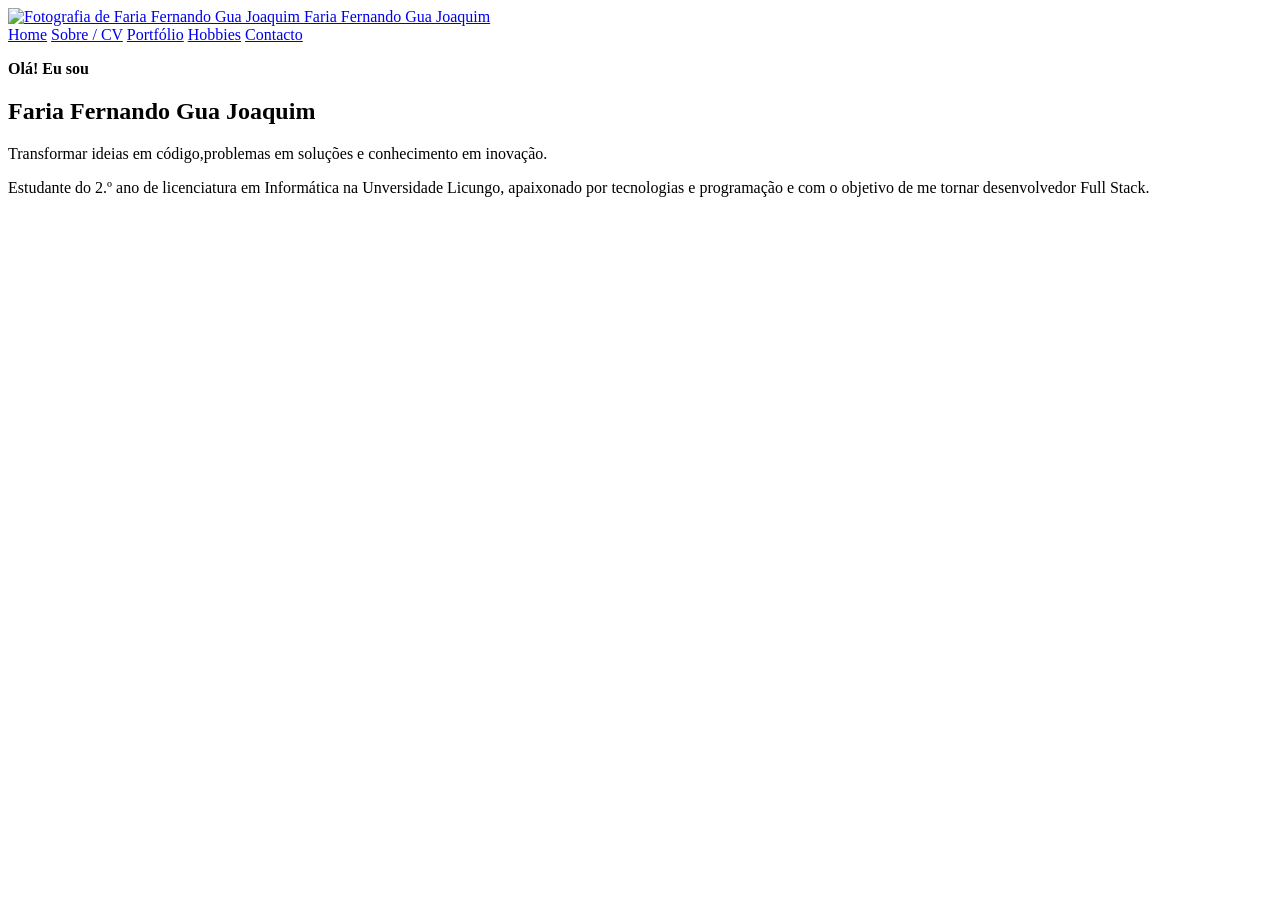
==== index.html @ 91f7e559 "organizando a  estrutura do header e melhorar a apresentação do main no currículo" ====
<!DOCTYPE html>
<html lang="pt">
<head>
    <meta charset="UTF-8">
    <meta name="viewport" content="width=device-width, initial-scale=1.0">
    <title> Faria Fernando Gua | Currículo</title>

    <link rel="stylesheet" href="css/estilo.css">
    <link rel="stylesheet" href="css/responsivo.css">
</head>
<body>
    <header>
      <div class="container topo">
        <a class="marca" href="index.html">
          <img src="assets/img/perfil.jpeg" alt="Fotografia de Faria Fernando Gua Joaquim">
          <span>Faria Fernando Gua Joaquim</span>
        </a>

        <nav class="menu" aria-label="Menu principal">
          <a class="" href="index.html">Home</a>
          <a class="" href="about.html">Sobre / CV</a>
          <a class="" href="portfolio.html">Portfólio</a>
          <a class="" href="hobbies.html">Hobbies</a>
          <a class="" href="contact.html">Contacto</a>
        </nav>
      </div>

    </header>
    <main>
        <section class="hero container">
            <div>
                <p><strong>Olá! Eu sou</strong></p>
                <h1>Faria Fernando <span>Gua Joaquim</span></h1>
                <p class="tagline">Transformar ideias em código,problemas em soluções e conhecimento em inovação. </p>
                <p class="lead">Estudante do 2.º ano de licenciatura em Informática na Unversidade Licungo, apaixonado por tecnologias e programação e com o objetivo de me tornar desenvolvedor Full Stack. </p>
                
</body>
</html>
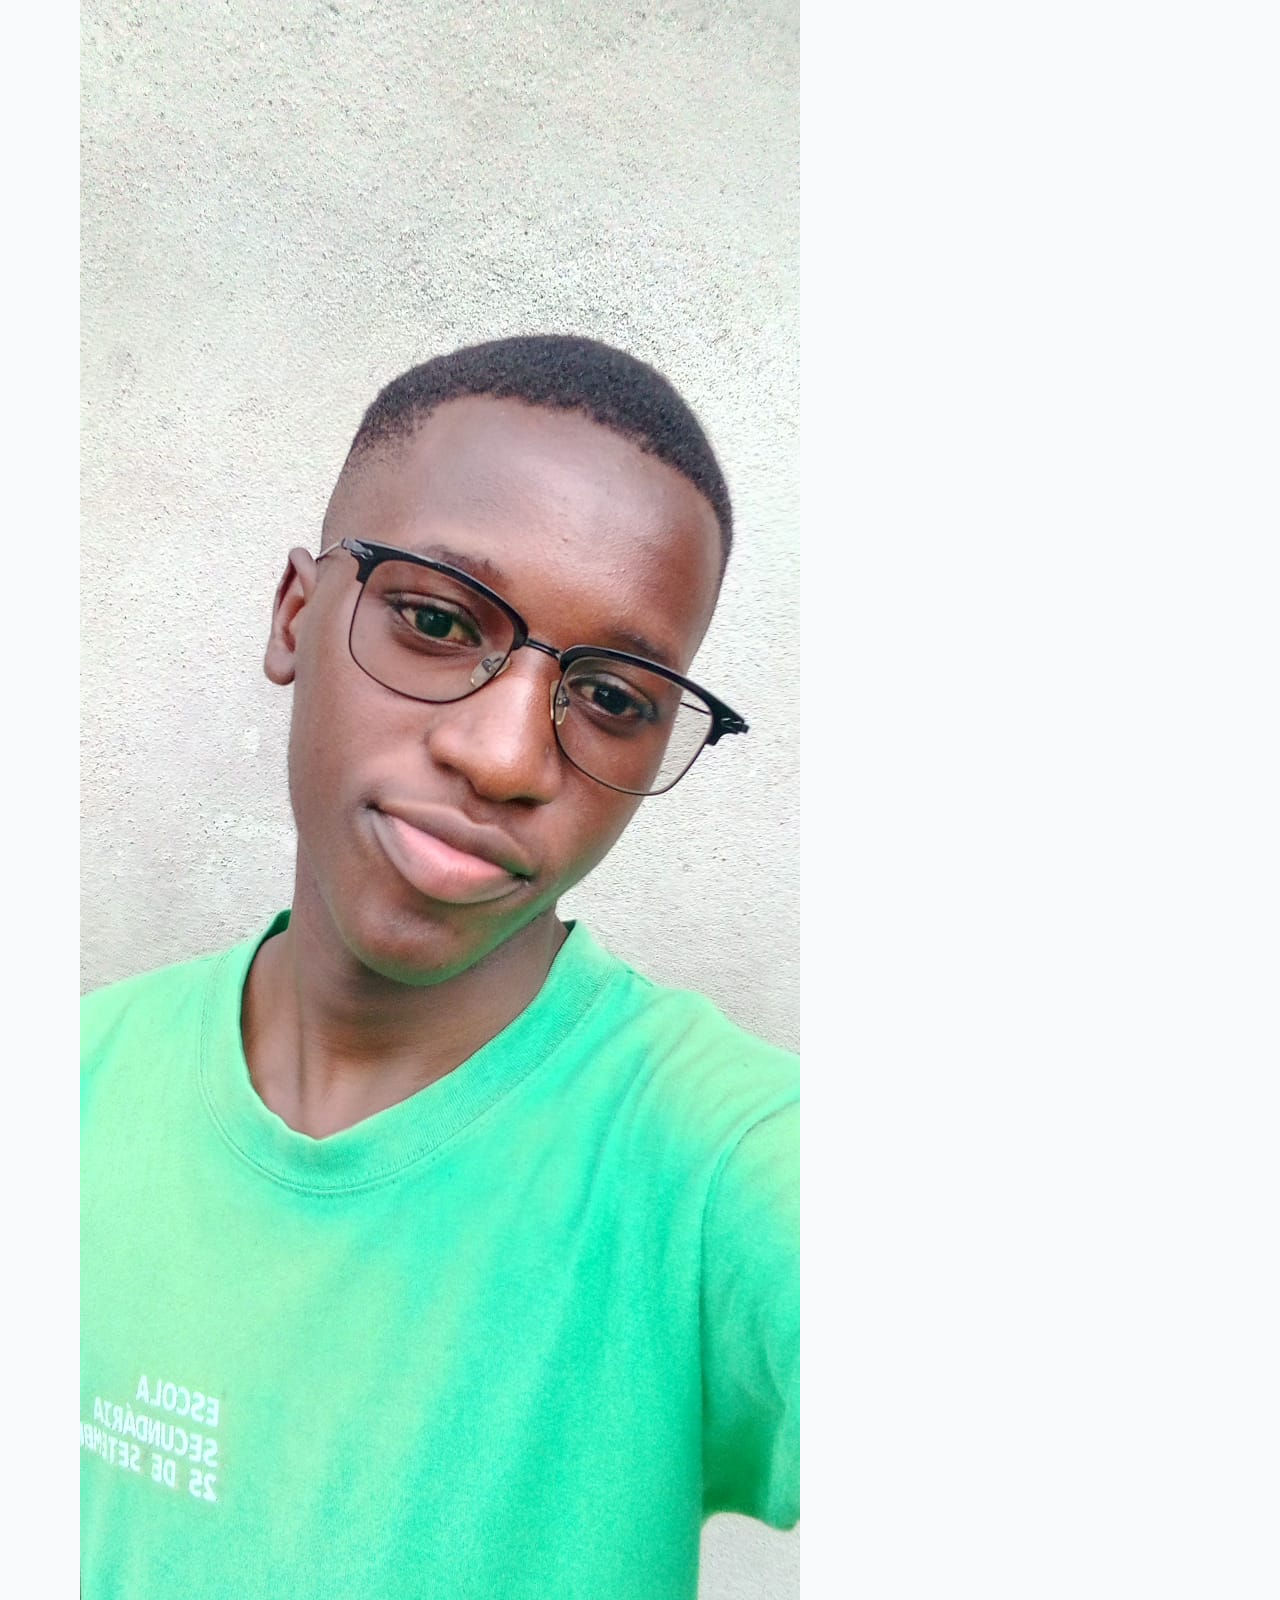
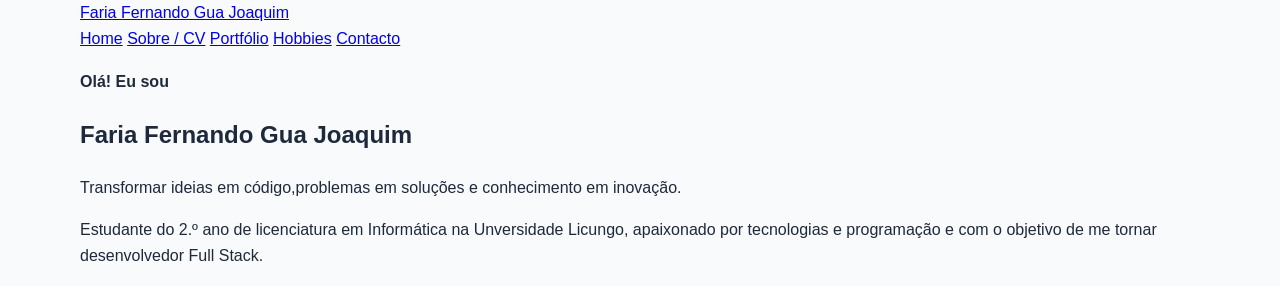
==== commit cb5dd88c: "adiciona estilos básicos ao CSS e atualiza imagem de perfil no HTML" ====
--- a/index.html
+++ b/index.html
@@ -12,7 +12,7 @@
     <header>
       <div class="container topo">
         <a class="marca" href="index.html">
-          <img src="assets/img/perfil.jpeg" alt="Fotografia de Faria Fernando Gua Joaquim">
+          <img src="assets/img/perfil1.jpeg" alt="Fotografia de Faria Fernando Gua Joaquim">
           <span>Faria Fernando Gua Joaquim</span>
         </a>
 
--- a/css/estilo.css
+++ b/css/estilo.css
@@ -0,0 +1,26 @@
+:root{
+    --azul:#2563eb;
+    --escuro:#0f172a;
+    --claro:#f8fafc;
+    --texto:#1e293b;
+    --suave:#64748b;
+    --borda:#e2e8f0;
+    --sombra:0 12px 30px rgba(15,23,42,.12);
+    --raio:16px;--max:1120px
+}
+*{box-sizing:border-box}
+html{scroll-behavior:smooth}
+body{
+    margin:0;
+    font-family:Inter,Arial,sans-serif;
+    background:var(--claro);
+    color:var(--texto);
+    line-height:1.65}
+img,video{
+    max-width:100%;
+    height:auto;
+    display:block
+}
+.container{
+    width:min(92%,var(--max));
+    margin:auto}
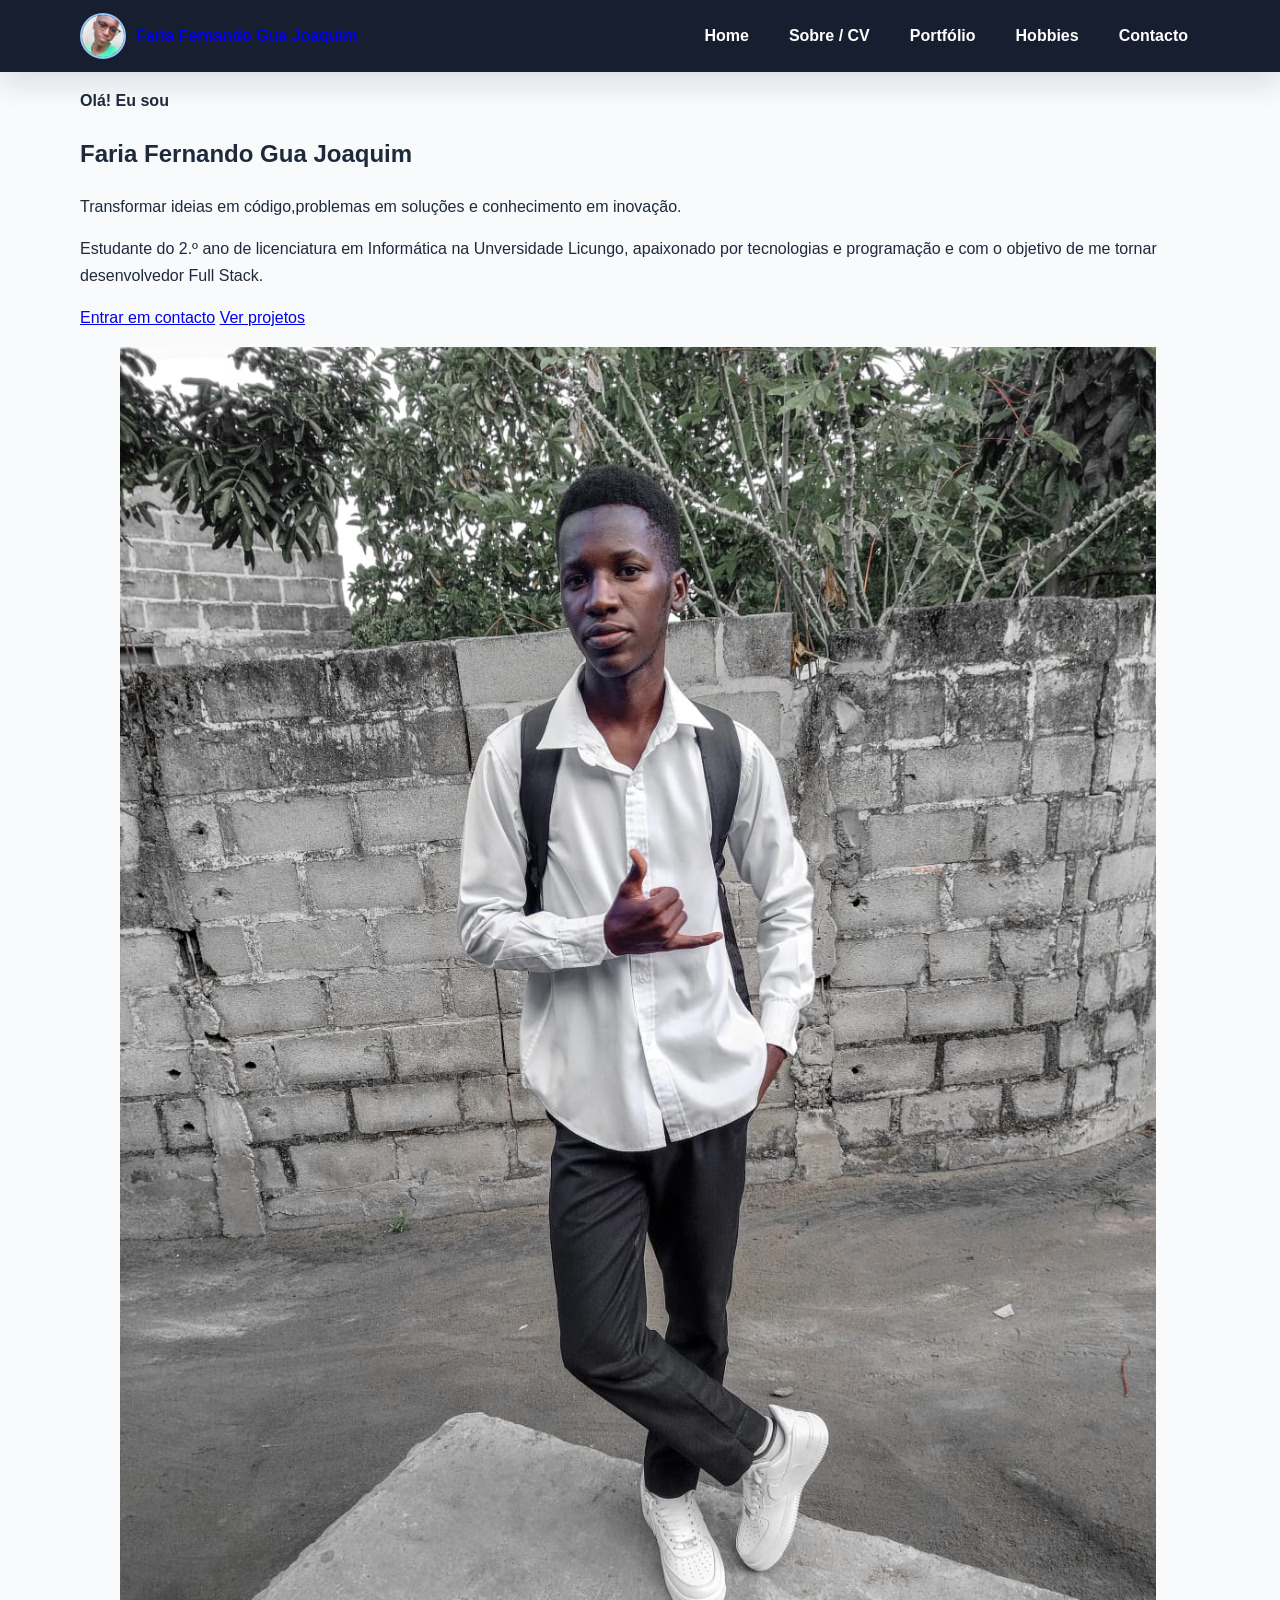
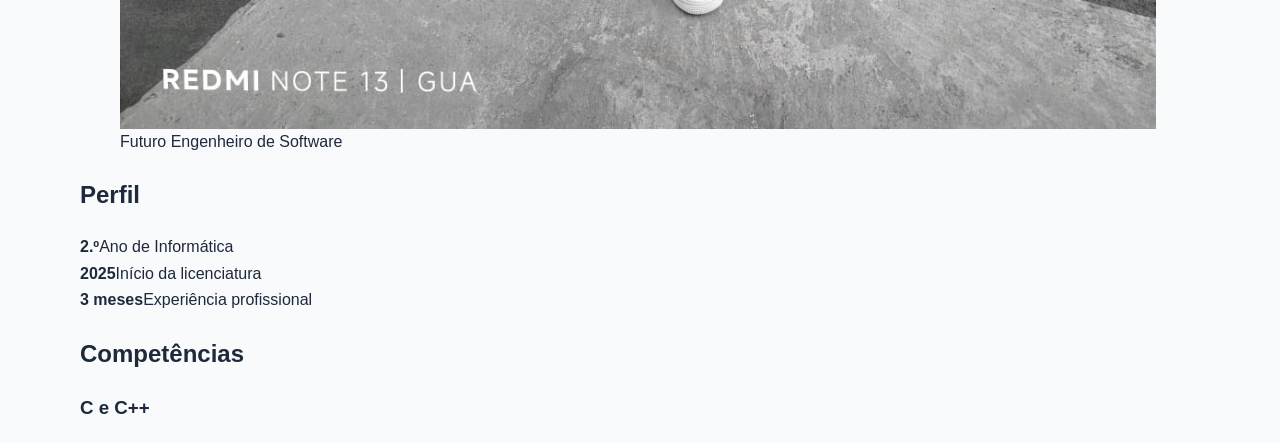
==== commit 0245987b: "adiciona descrição e botões de contato no currículo" ====
--- a/index.html
+++ b/index.html
@@ -33,6 +33,29 @@
                 <h1>Faria Fernando <span>Gua Joaquim</span></h1>
                 <p class="tagline">Transformar ideias em código,problemas em soluções e conhecimento em inovação. </p>
                 <p class="lead">Estudante do 2.º ano de licenciatura em Informática na Unversidade Licungo, apaixonado por tecnologias e programação e com o objetivo de me tornar desenvolvedor Full Stack. </p>
-                
-</body>
+                <div class="botoes">
+                    <a class="btn primario" href="contact.html">Entrar em contacto</a>
+                    <a class="btn secundario" href="portfolio.html">Ver projetos</a>
+                </div>
+            </div>
+            <figure class="foto"><img src="assets/img/perfil2.jpeg" alt="Fotografia de Faria Fernando Gua Joaquim" width="1036" height="1381">
+                <figcaption>Futuro Engenheiro de Software</figcaption>
+            </figure>
+        </section>
+<section class="secao container">
+    <h2 class="titulo">Perfil</h2>
+    <div class="stats">
+        <article class="stat">
+            <strong>2.º</strong>Ano de Informática</article>
+            <article class="stat">
+                <strong>2025</strong>Início da licenciatura</article>
+            <article class="stat">
+                <strong>3 meses</strong>Experiência profissional</article>
+        </div>
+    </section>
+    <section class="secao container">
+        <h2 class="titulo">Competências</h2>
+        <div class="cards">
+            <article class="card">
+                <h3>C e C++</h3>
 </html>
--- a/css/estilo.css
+++ b/css/estilo.css
@@ -23,4 +23,46 @@
 }
 .container{
     width:min(92%,var(--max));
-    margin:auto}+    margin:auto}
+header{
+    position:sticky;
+    top:0;
+    z-index:20;
+    background:rgba(15,23,42,.97);
+    color:white;
+    box-shadow:var(--sombra)
+}
+.topo{
+    min-height:72px;
+    display:flex;
+    align-items:center;
+    justify-content:space-between;
+    gap:16px
+}
+.marca{
+    display:flex;
+    align-items:center;
+    gap:10px;
+    text-decoration:none;
+    font-weight:800
+}
+.marca img{
+    width:46px;
+    height:46px;
+    border-radius:50%;
+    object-fit:cover;
+    border:2px solid #93c5fd
+}
+.menu{
+    display:flex;
+    flex-wrap:wrap;
+    gap:16px
+}
+.menu a{
+    text-decoration:none;
+    color:white;
+    font-weight:600;
+    padding:8px 12px;
+    border-radius:var(--raio);
+    transition:.3s
+}
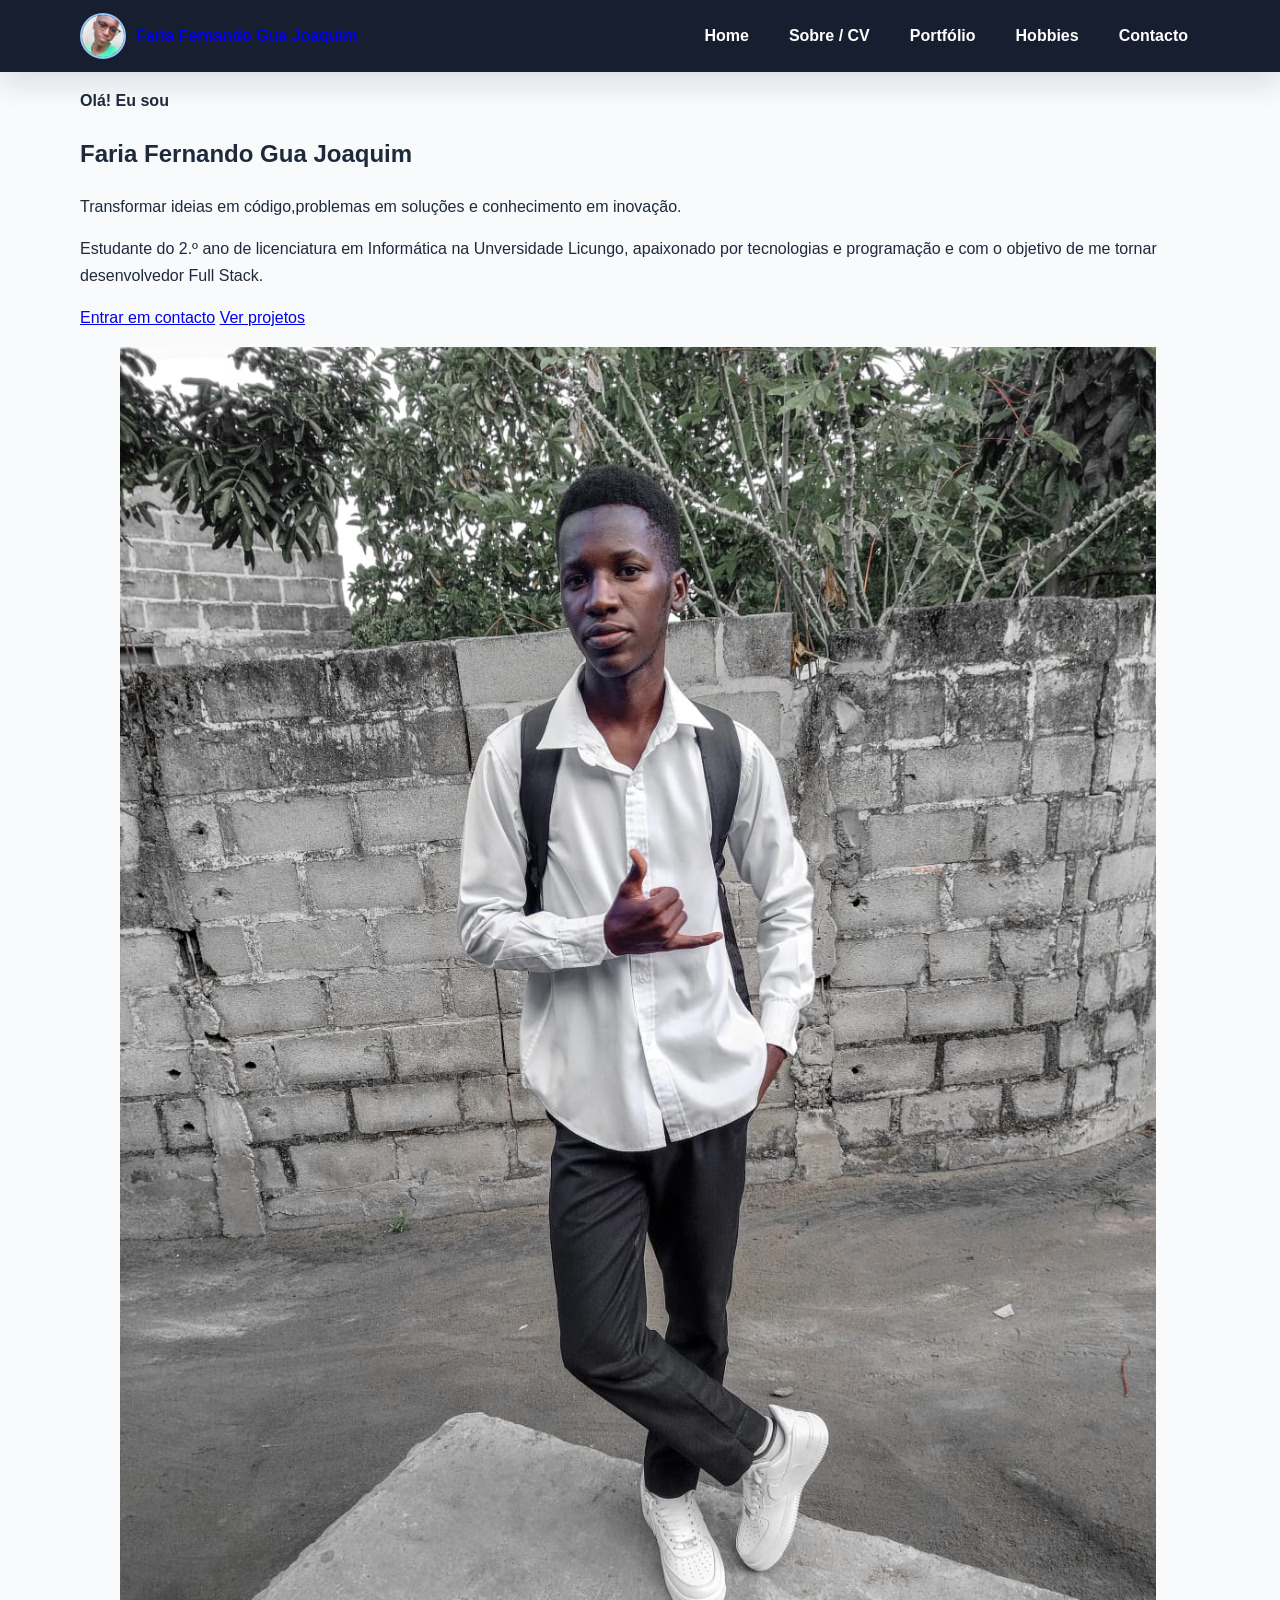
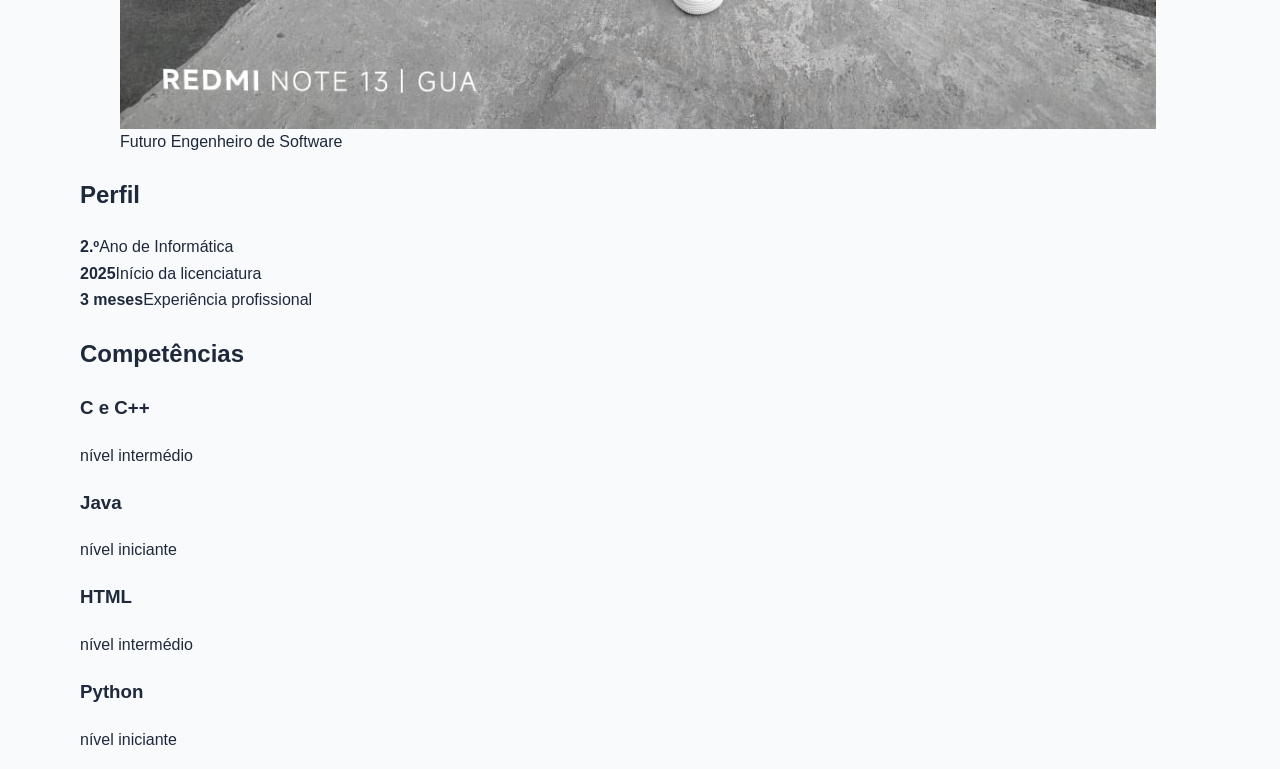
==== commit e4b2d0fe: "adiciona novas competências e níveis de proficiência ao currículo" ====
--- a/index.html
+++ b/index.html
@@ -58,4 +58,20 @@
         <div class="cards">
             <article class="card">
                 <h3>C e C++</h3>
+                <p>nível intermédio</p>
+            </article>
+            <article class="card">
+                <h3>Java</h3>
+                <p>nível iniciante</p>
+            </article>
+            <article class="card">
+                <h3>HTML</h3>
+                <p>nível intermédio</p>
+            </article>
+            <article class="card">
+                <h3>Python</h3>
+                <p>nível iniciante</p>
+            </article>
+        </div>
+    </section>
 </html>
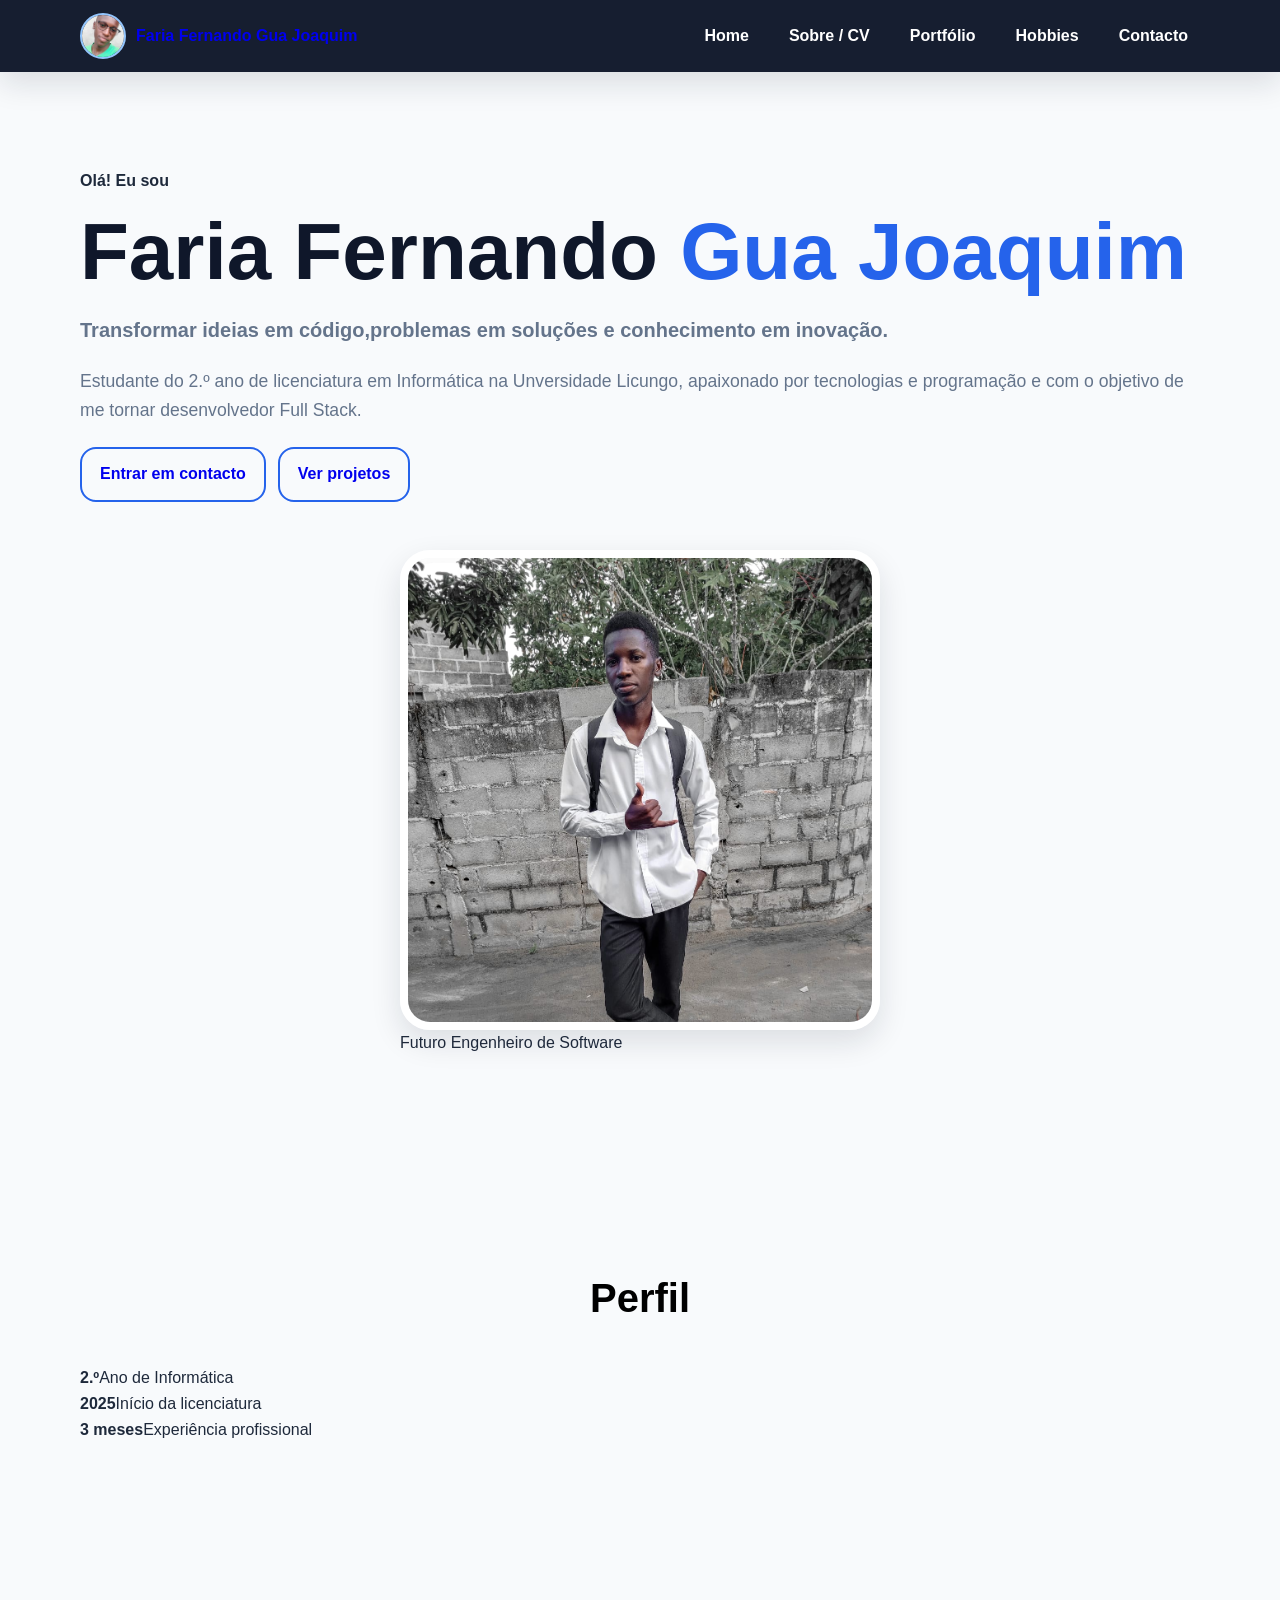
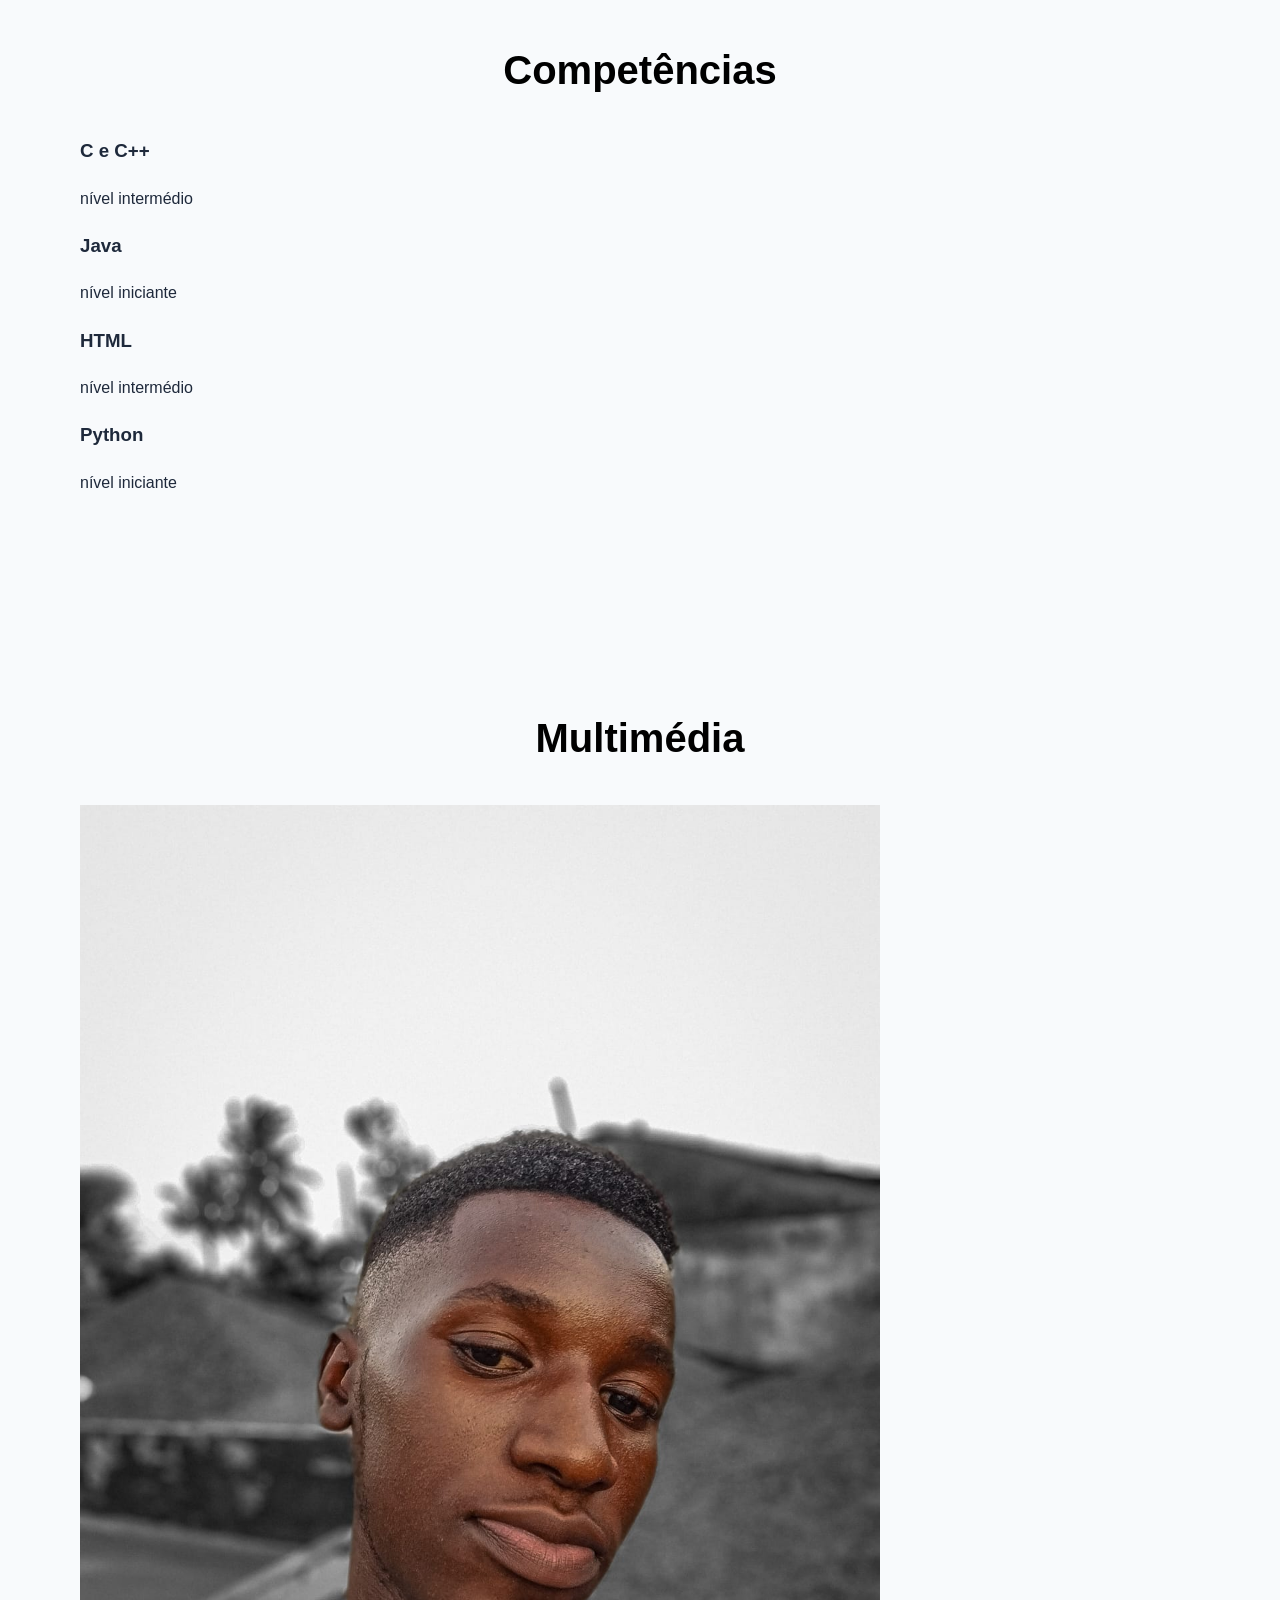
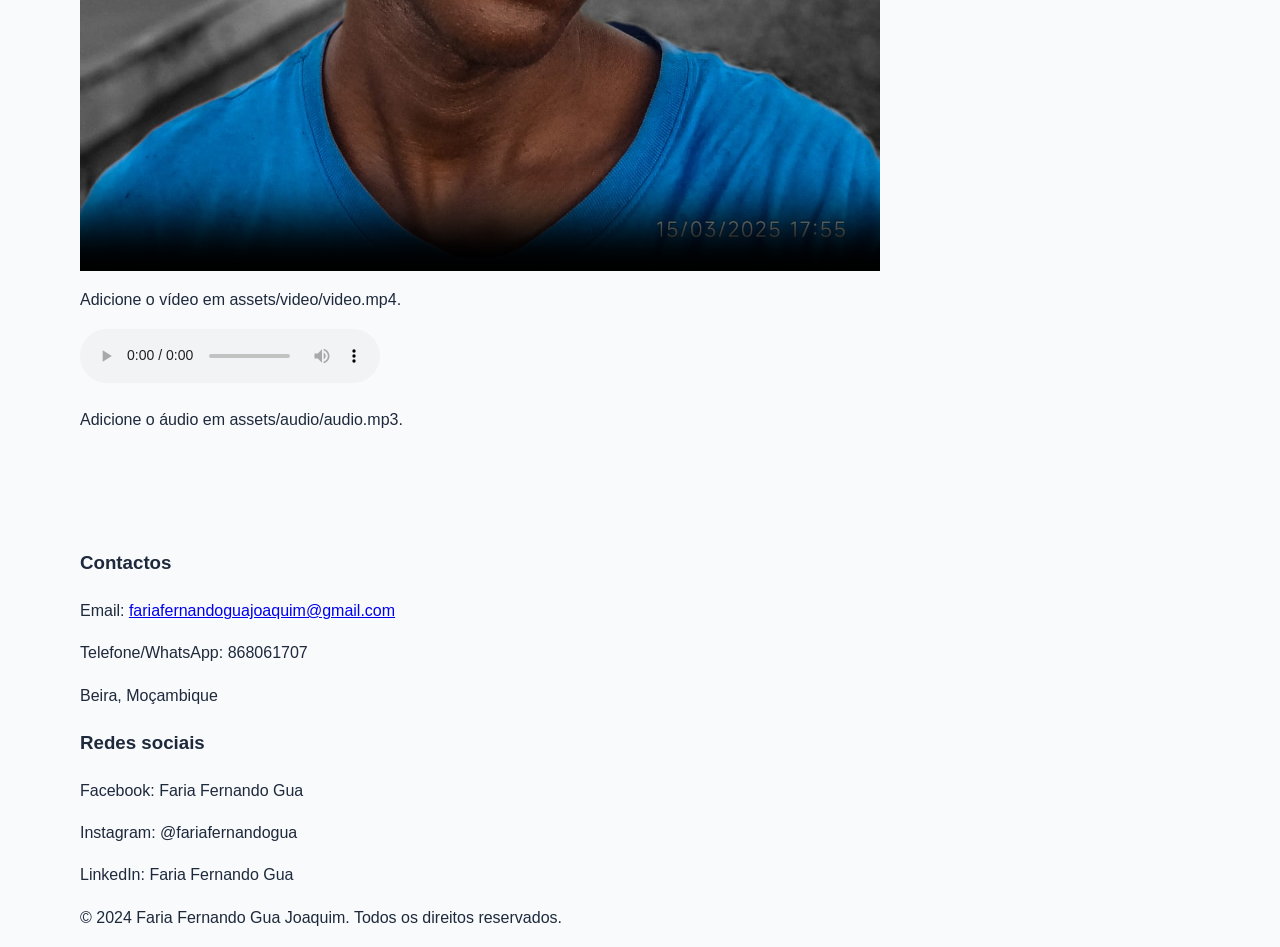
==== commit 00e781f3: "adiciona seção de multimédia e informações de contato ao currículo" ====
--- a/index.html
+++ b/index.html
@@ -74,4 +74,39 @@
             </article>
         </div>
     </section>
+    <section class="secao container">
+        <h2 class="titulo">Multimédia</h2>
+        <div class="media">
+            <video controls poster="assets/img/perfil.jpeg" width="800">
+                <source src="assets/video/video.mp4" type="video/mp4">
+                video HTML5 nao suportado.
+            </video>
+        </div>
+        <p class="nota">Adicione o vídeo em assets/video/video.mp4.</p>
+        <audio controls>
+            <source src="assets/audio/audio.mp3" type="audio/mpeg">
+            audio HTML5 nao suportado.
+        </audio>
+        <p class="nota">Adicione o áudio em assets/audio/audio.mp3.</p>
+    </section>
+</main>
+<footer>
+    <div class="container rodape">
+        <section>
+            <h3>Contactos</h3>
+            <p>Email: <a href="mailto:fariafernandoguajoaquim@gmail.com">fariafernandoguajoaquim@gmail.com</a></p>
+            <p>Telefone/WhatsApp: 868061707</p>
+            <p>Beira, Moçambique</p>
+        </section>
+        <section>
+            <h3>Redes sociais</h3>
+            <p>Facebook: Faria Fernando Gua</p>
+            <p>Instagram: @fariafernandogua</p>
+            <p>LinkedIn: Faria Fernando Gua</p>
+        </section>
+    </div>
+    <div class="container fim">
+        <p>&copy; 2024 Faria Fernando Gua Joaquim. Todos os direitos reservados.</p>
+</footer>
+</body>
 </html>
--- a/css/estilo.css
+++ b/css/estilo.css
@@ -65,4 +65,92 @@
     padding:8px 12px;
     border-radius:var(--raio);
     transition:.3s
+}
+.menu a:hover,.menu a:focus,.menu a.active{
+    background:#700b9e;
+}
+.menu a::after{
+    content:"";
+    position:absolute;
+    left:0;
+    bottom:0;
+    width:100%;
+    height:2px;
+    background:#67e8f9;
+    border-radius:var(--raio);
+    transform:scaleX(0);
+    transition:.3s
+}
+.menu a:hover::after,.menu a.active::after{
+    transform:scaleX(1)
+}
+.hero{
+    display:grid;
+    gap:32px;
+    align-items:center;
+    padding:80px 0
+}
+.hero h1{
+    font-size:clamp(2.5rem,7vw,5rem);
+    line-height:1.05;
+    color:var(--escuro);
+    margin:0 0 18px
+}
+.hero h1 span{
+    color:var(--azul)
+}
+.tagline{
+    font-size:1.25rem;
+    font-weight:800;
+    color:var(--suave);
+   
+}
+.lead{
+    font-size:1.1rem;
+    color:var(--suave);   
+}
+.foto{
+    justify-self:center;
+}
+.foto img{
+    width:min(480px,82vw);
+    aspect-ratio:1/1;
+    object-fit:cover;
+    object-position:center top;
+    border: 8px solid white;
+    border-radius: 30px;
+    box-shadow: var(--sombra);
+    animation: flutuar 4s ease-in-out infinite;
+}
+@keyframes flutuar{
+    50%{transform:translateY(-8px)}
+}
+.secao{
+    padding:80px 0
+}
+.titulo{
+    text-align:center;
+    color:rgb(0, 0, 0);
+    font-size:clamp(1.5rem,5vw,2.5rem);
+}
+.titulo::before{
+    content:"";
+    color:#0891b2;
+    font-size:.6em;
+}
+.botoes{
+    display:flex;
+    flex-wrap:wrap;
+    gap:12px;
+    margin-top:22px;
+}
+.btn{
+    display:inline-block;
+    padding:12px 18px;
+    border:2px solid var(--azul);
+    border-radius: 9px;
+    text-decoration:none;
+    font-weight:600;
+    border-radius:var(--raio);
+    transition:.25s
 }
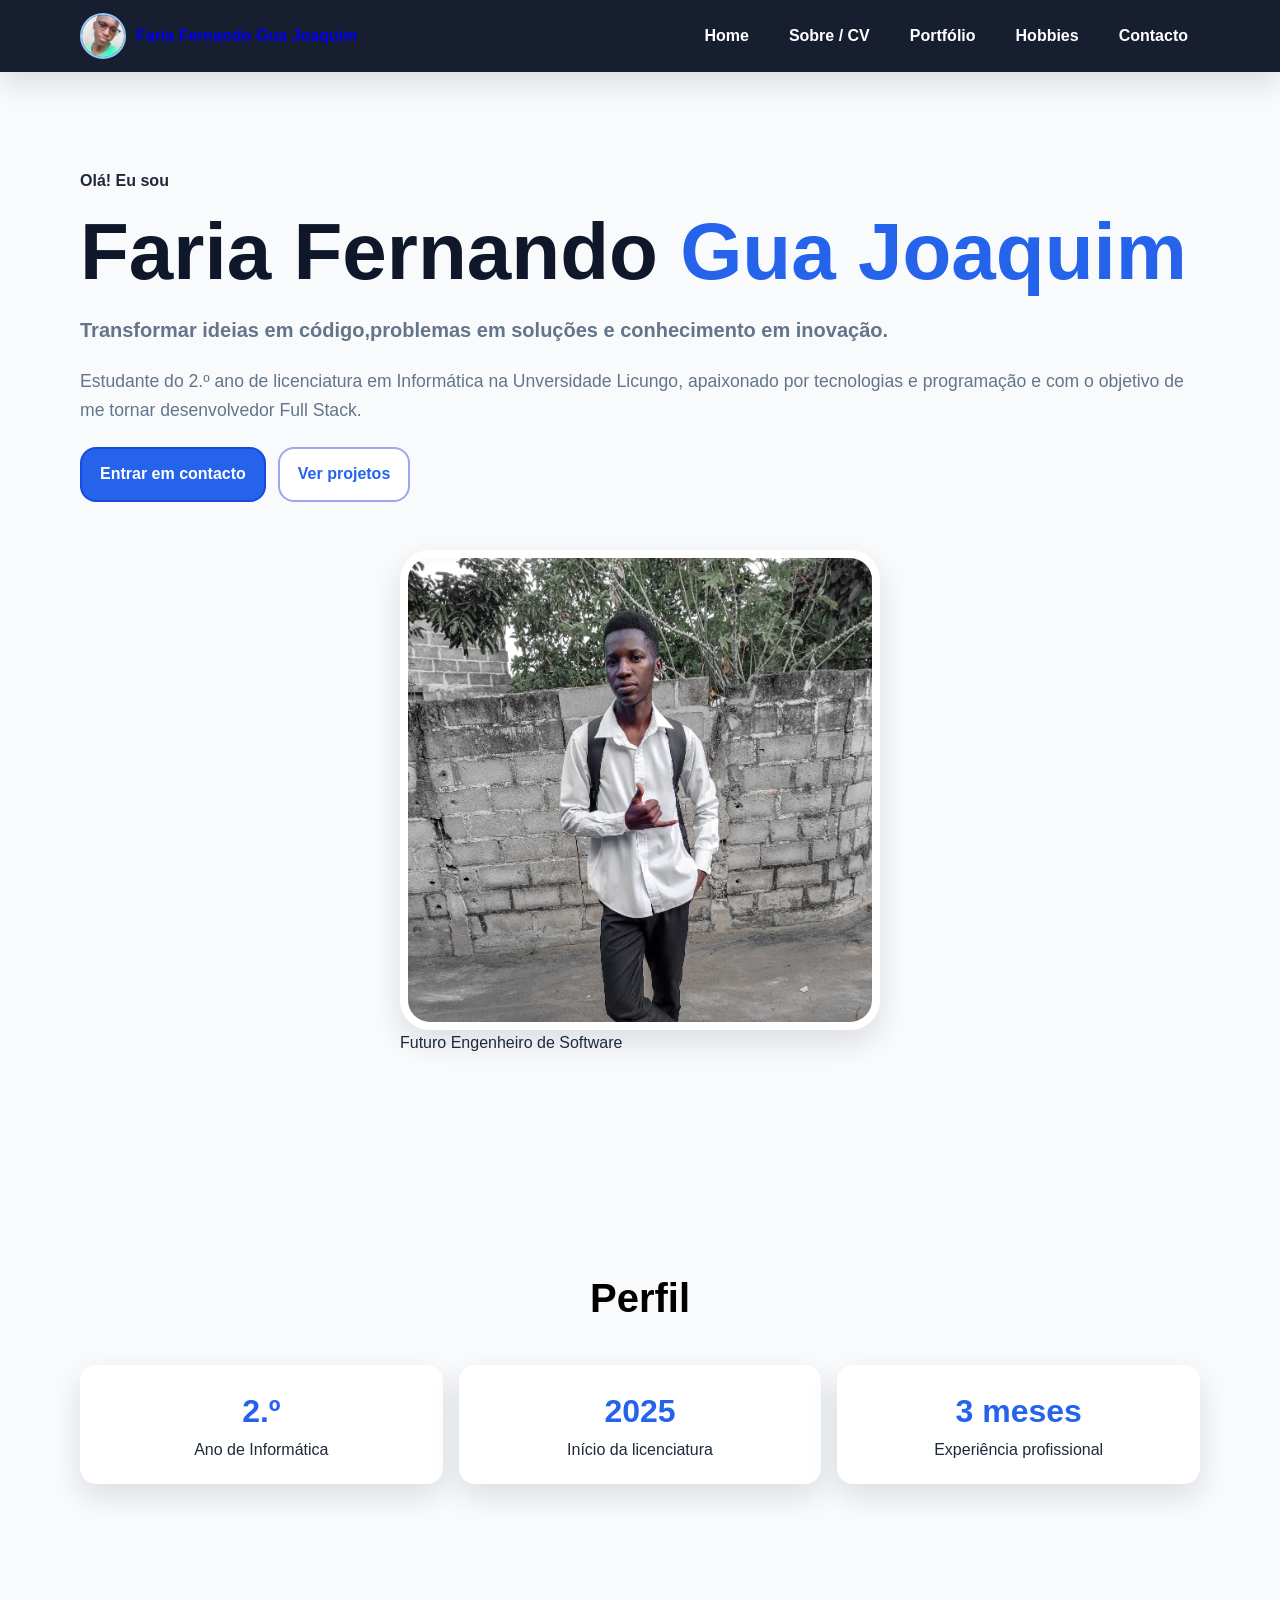
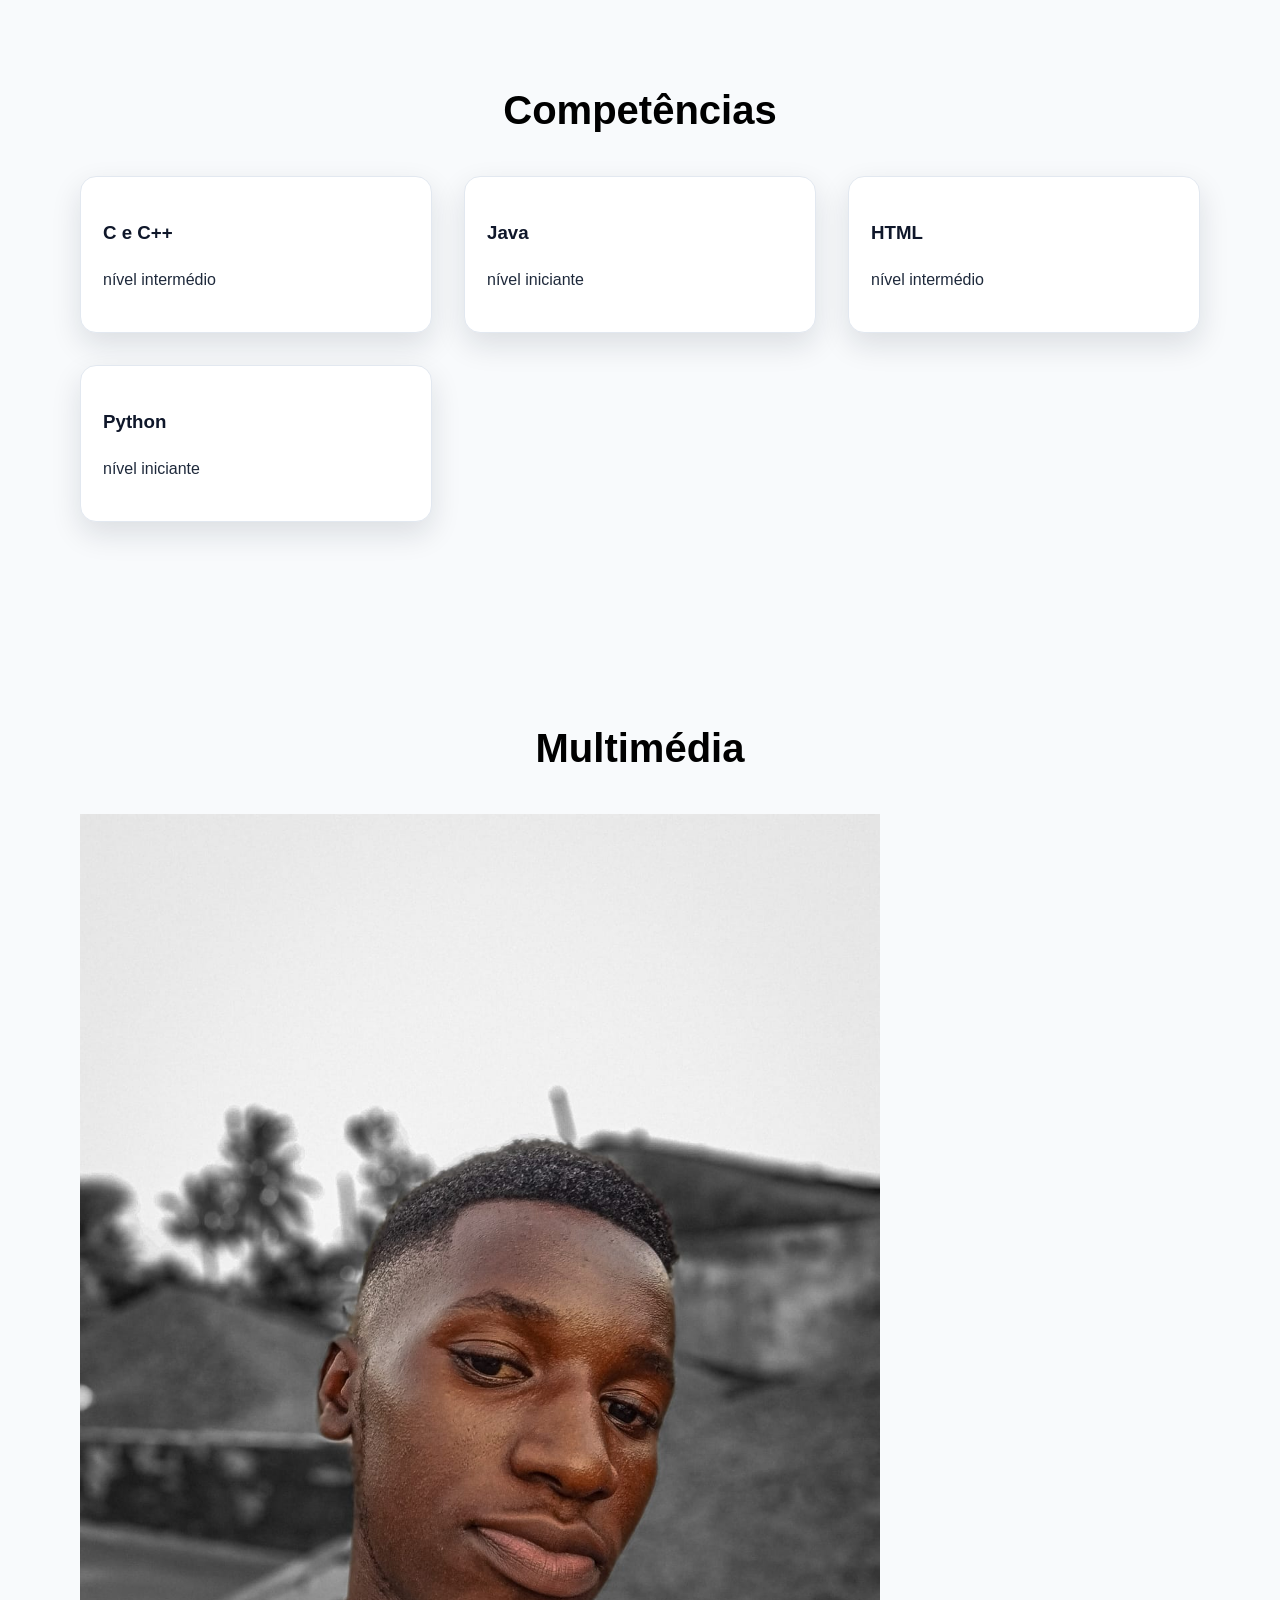
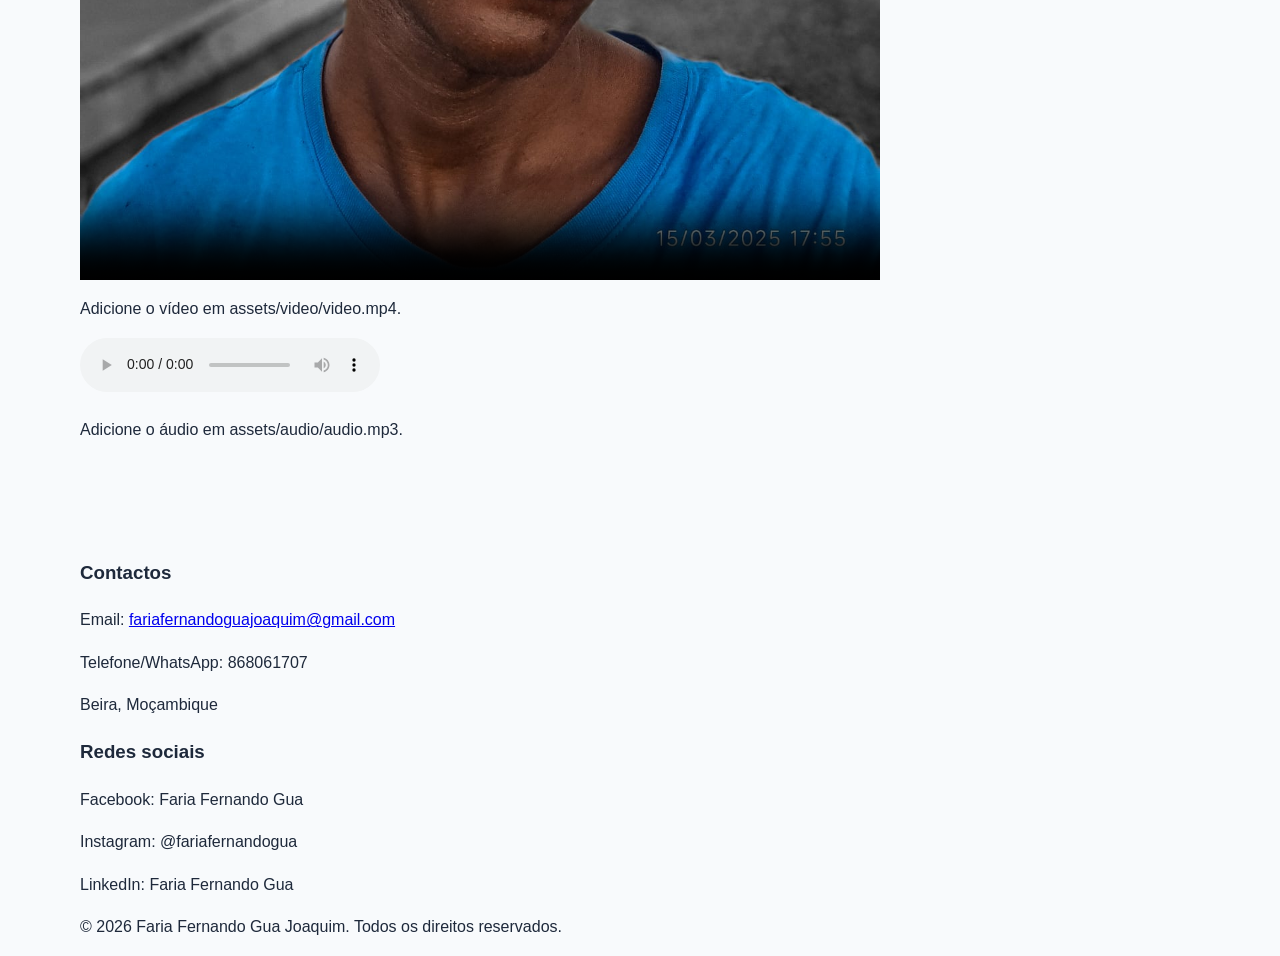
==== commit faf7b164: "adiciona página "Sobre" ao currículo e atualiza ano de direitos autorais no rodapé" ====
--- a/index.html
+++ b/index.html
@@ -106,7 +106,7 @@
         </section>
     </div>
     <div class="container fim">
-        <p>&copy; 2024 Faria Fernando Gua Joaquim. Todos os direitos reservados.</p>
+        <p>&copy; 2026 Faria Fernando Gua Joaquim. Todos os direitos reservados.</p>
 </footer>
 </body>
 </html>
--- a/css/estilo.css
+++ b/css/estilo.css
@@ -147,10 +147,60 @@
 .btn{
     display:inline-block;
     padding:12px 18px;
-    border:2px solid var(--azul);
+    border:2px solid rgba(0, 31, 207, 0.39);
     border-radius: 9px;
     text-decoration:none;
     font-weight:600;
     border-radius:var(--raio);
     transition:.25s
+}
+.btn:hover,.btn:focus{
+    transform: translateY(-2px);
+    box-shadow: 0 8px 18px #00309733;
+}
+.primario{
+    background:var(--azul);
+    color:white;
+}
+.secundario{
+    background:white;
+    color:var(--azul);
+}
+.cards{
+    display:grid;
+    gap:32px;
+    grid-template-columns:repeat(auto-fit,minmax(280px,1fr));
+}
+.card{
+    background:white;
+    border:1px solid var(--borda);
+    border-radius:var(--raio);
+    padding:22px;
+    box-shadow:var(--sombra);
+    transition:.25s
+}
+.card:hover{
+    transform:translateY(-5px)
+}
+.card>h2,.card>h3{
+    color:var(--escuro)
+}
+.stats{
+    display:flex;
+    flex-wrap:wrap;
+    justify-content:center;
+    gap:16px
+}
+.stat{
+    flex:1 1 180px;
+    text-align:center;
+    background:white;
+    padding:20px;
+    border-radius:var(--raio);
+    box-shadow:var(--sombra)
+}
+.stat strong{
+    display:block;
+    font-size:2rem;
+    color:var(--azul)
 }
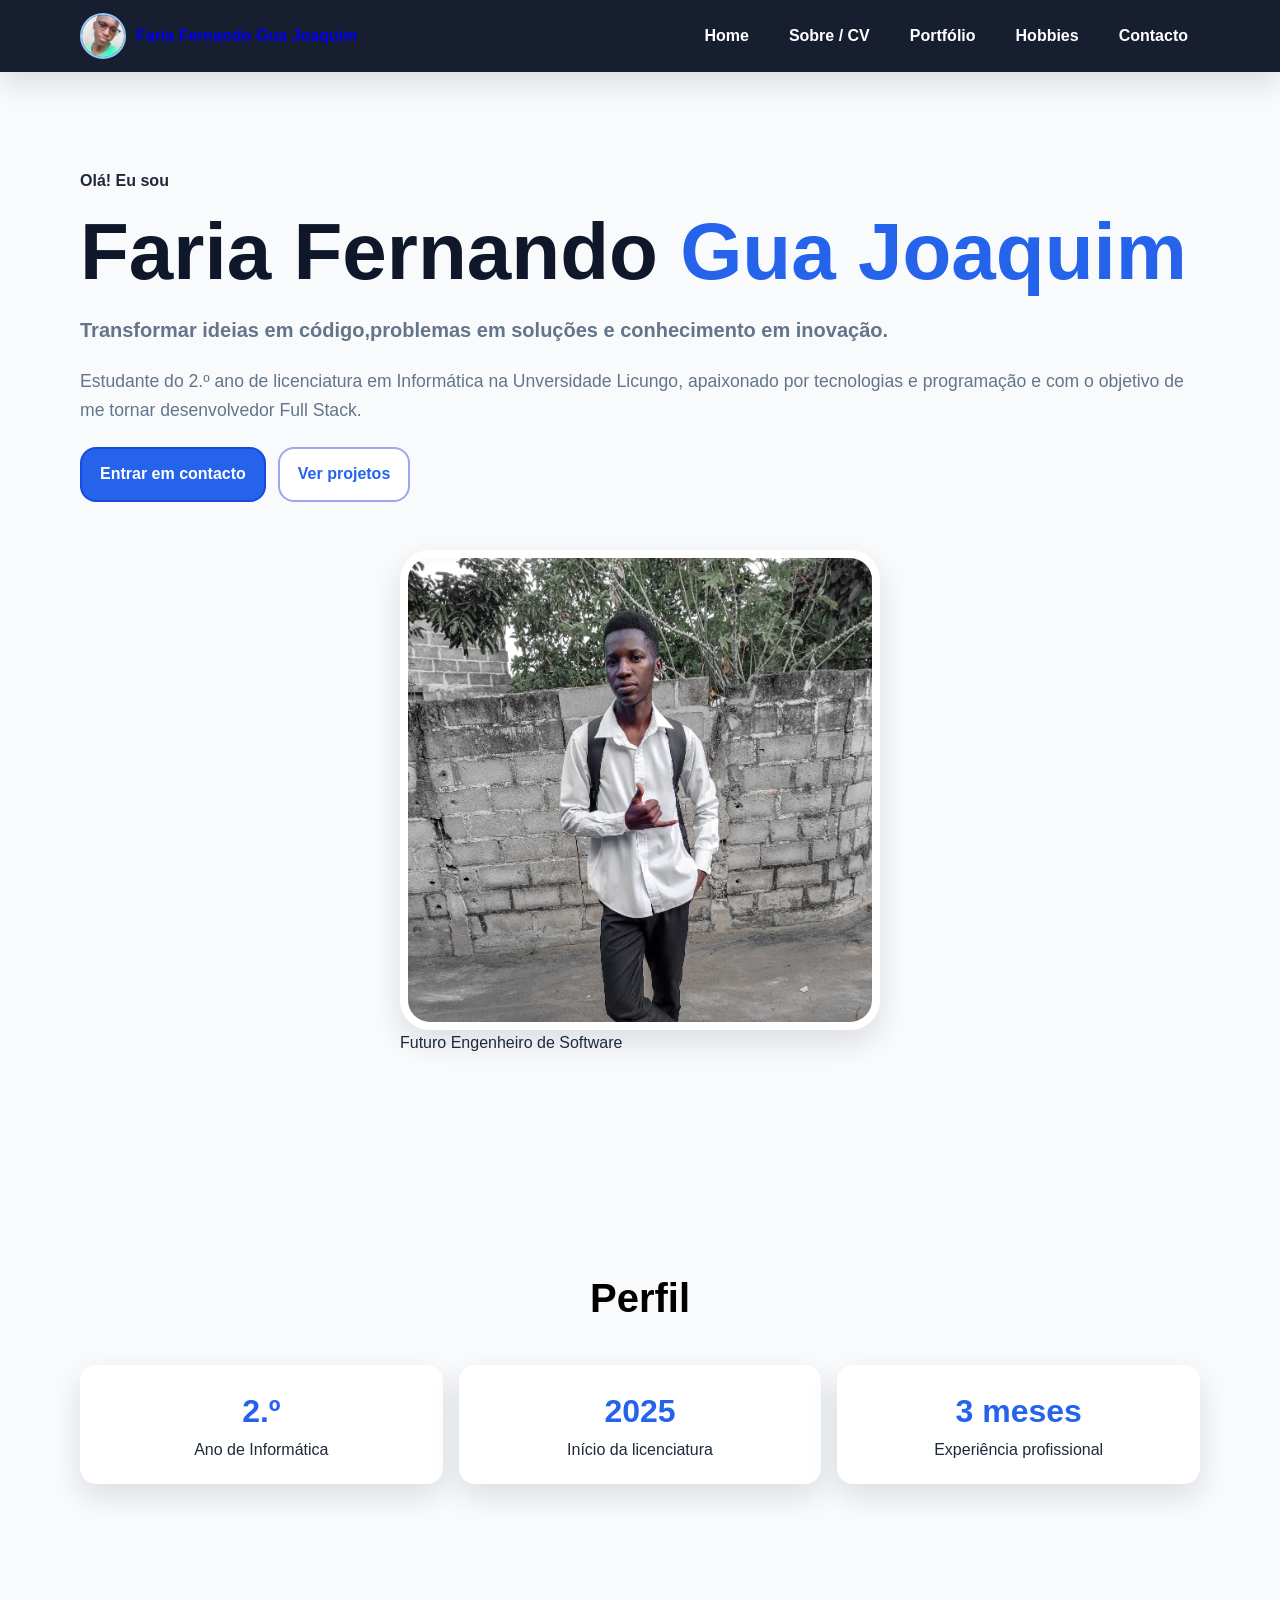
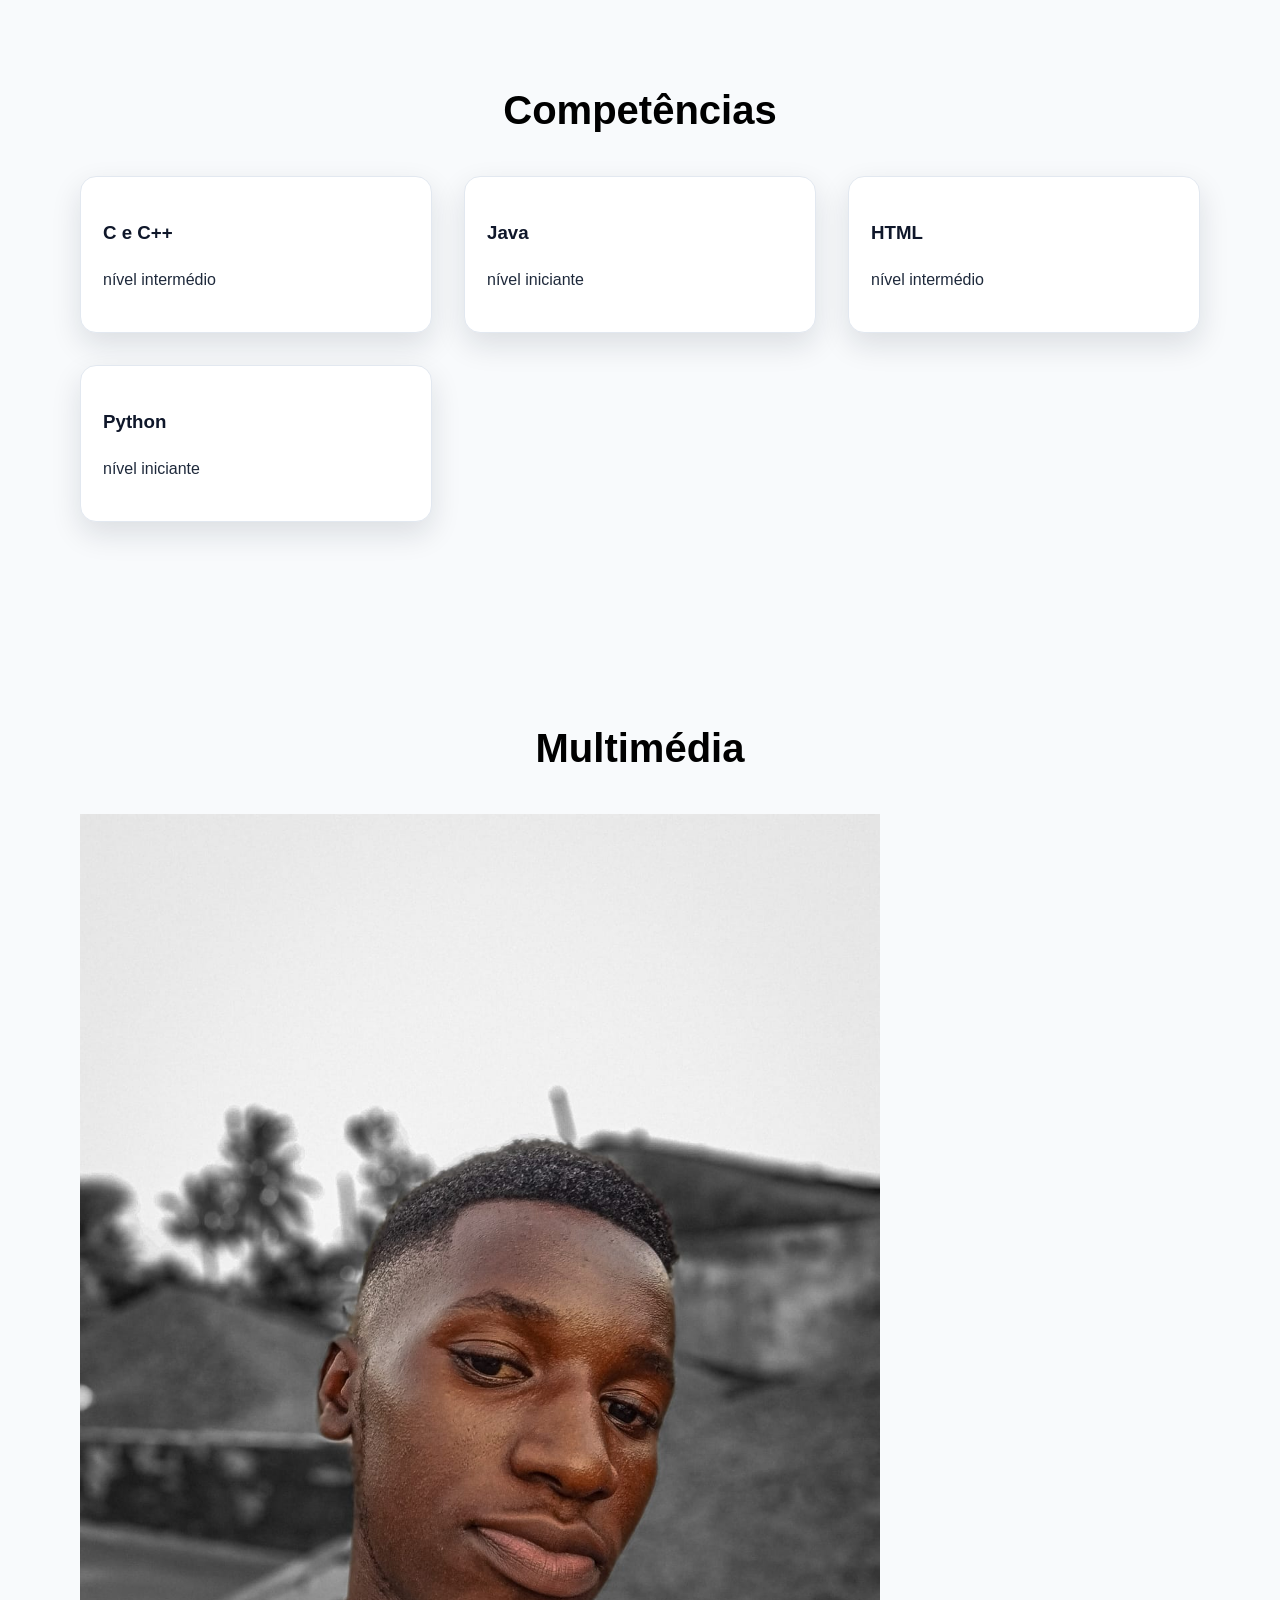
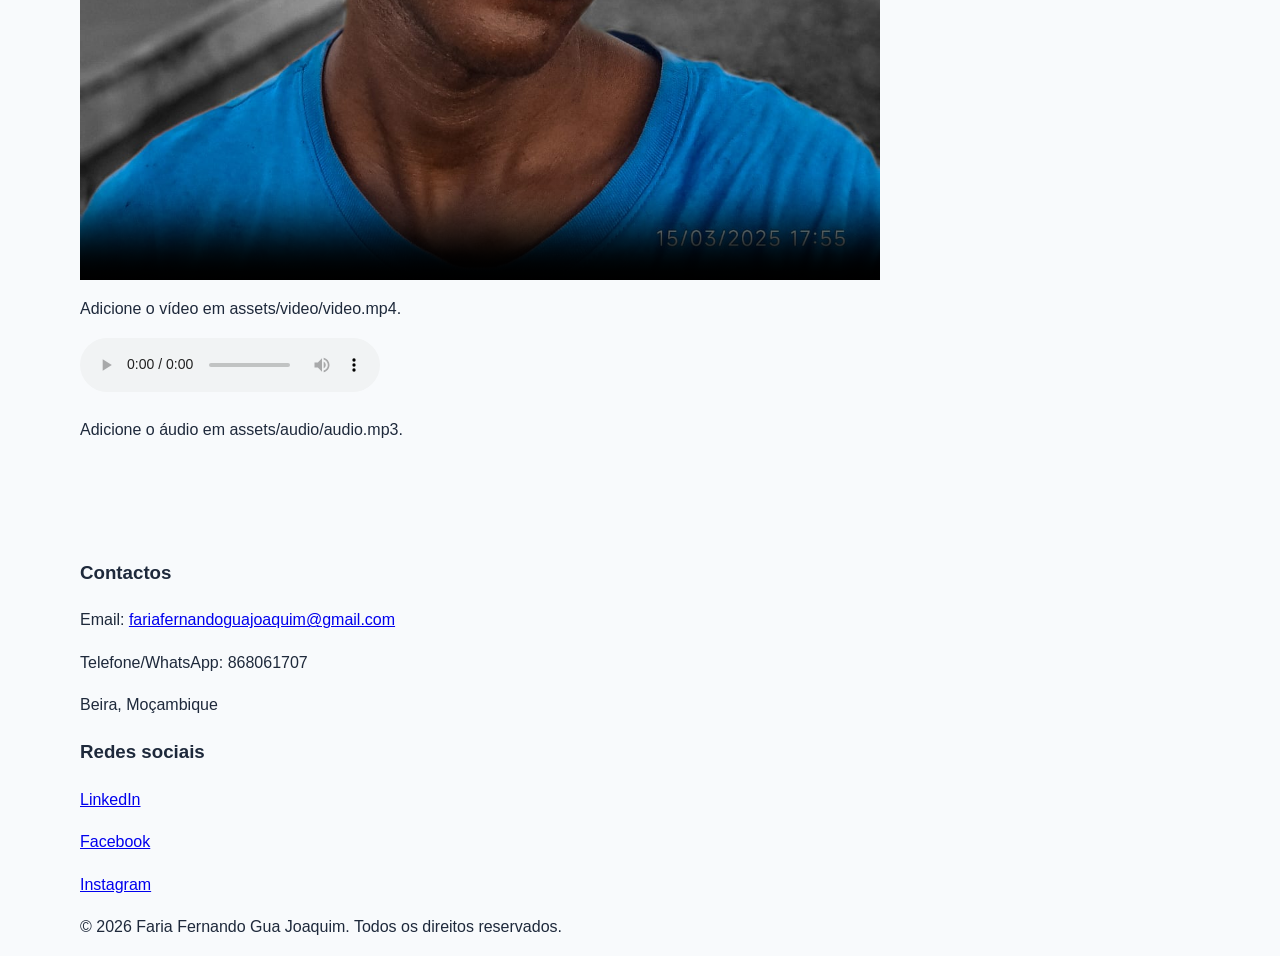
==== commit 98c548cb: "Atualiza links das redes sociais para URLs clicáveis no portfólio" ====
--- a/index.html
+++ b/index.html
@@ -100,9 +100,9 @@
         </section>
         <section>
             <h3>Redes sociais</h3>
-            <p>Facebook: Faria Fernando Gua</p>
-            <p>Instagram: @fariafernandogua</p>
-            <p>LinkedIn: Faria Fernando Gua</p>
+            <p><a href="https://www.linkedin.com/in/faria-fernando-gua-joaquim-1b0b4b1b6/" target="_blank">LinkedIn</a></p>
+            <p><a href="https://www.facebook.com/faria.fernando.9" target="_blank">Facebook</a></p>
+            <p><a href="https://www.instagram.com/fariafernandogua/" target="_blank">Instagram</a></p>
         </section>
     </div>
     <div class="container fim">
--- a/css/estilo.css
+++ b/css/estilo.css
@@ -203,4 +203,45 @@
     display:block;
     font-size:2rem;
     color:var(--azul)
+}
+.cv{
+    display:grid;
+    gap:32px;
+}
+.cv aside{
+    border-top: 4px solid var(--azul);
+} ul,ol{padding-left:22px}
+table{
+    width:100%;
+    border-collapse:collapse;
+    background:white;
+    box-shadow:var(--sombra)
+}
+th,td{
+    padding:13px;
+    text-align:left;
+    border-bottom:1px solid var(--borda)
+}
+thead{
+    background:var(--escuro);
+    color:white;
+}tbody tr:nth-child(even){
+    background: #f1f5f9;
+}
+.barra{
+    height:10px;
+    background:#e2e8f0;
+    border-radius:99px;
+    overflow:hidden;
+}
+.barra span{
+    display:block;
+    height:100%;
+    width:var(--nivel);
+    background:linear-gradient(90deg, var(--azul), #0891b2);
+}
+.portfolio{
+    display:grid;
+    gap:32px;
+    grid-template-columns:repeat(auto-fit,minmax(280px,1fr));
 }
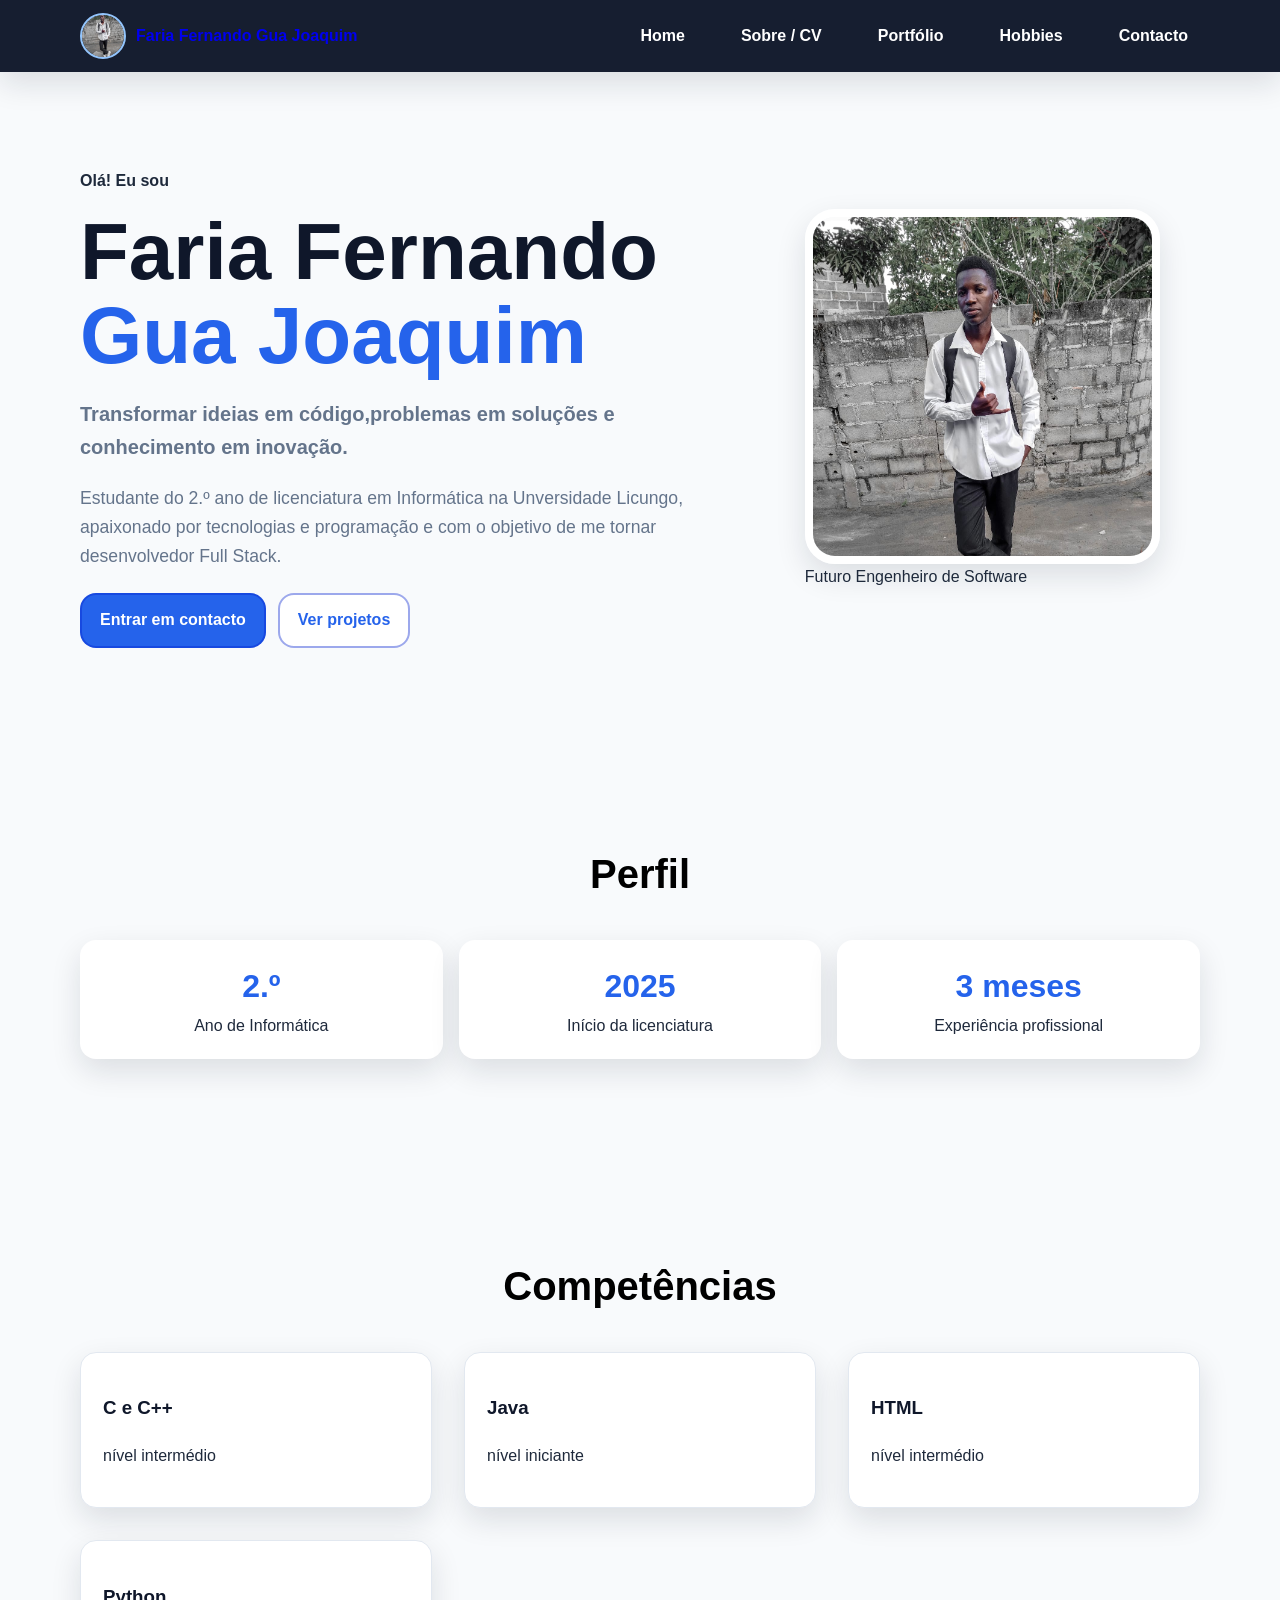
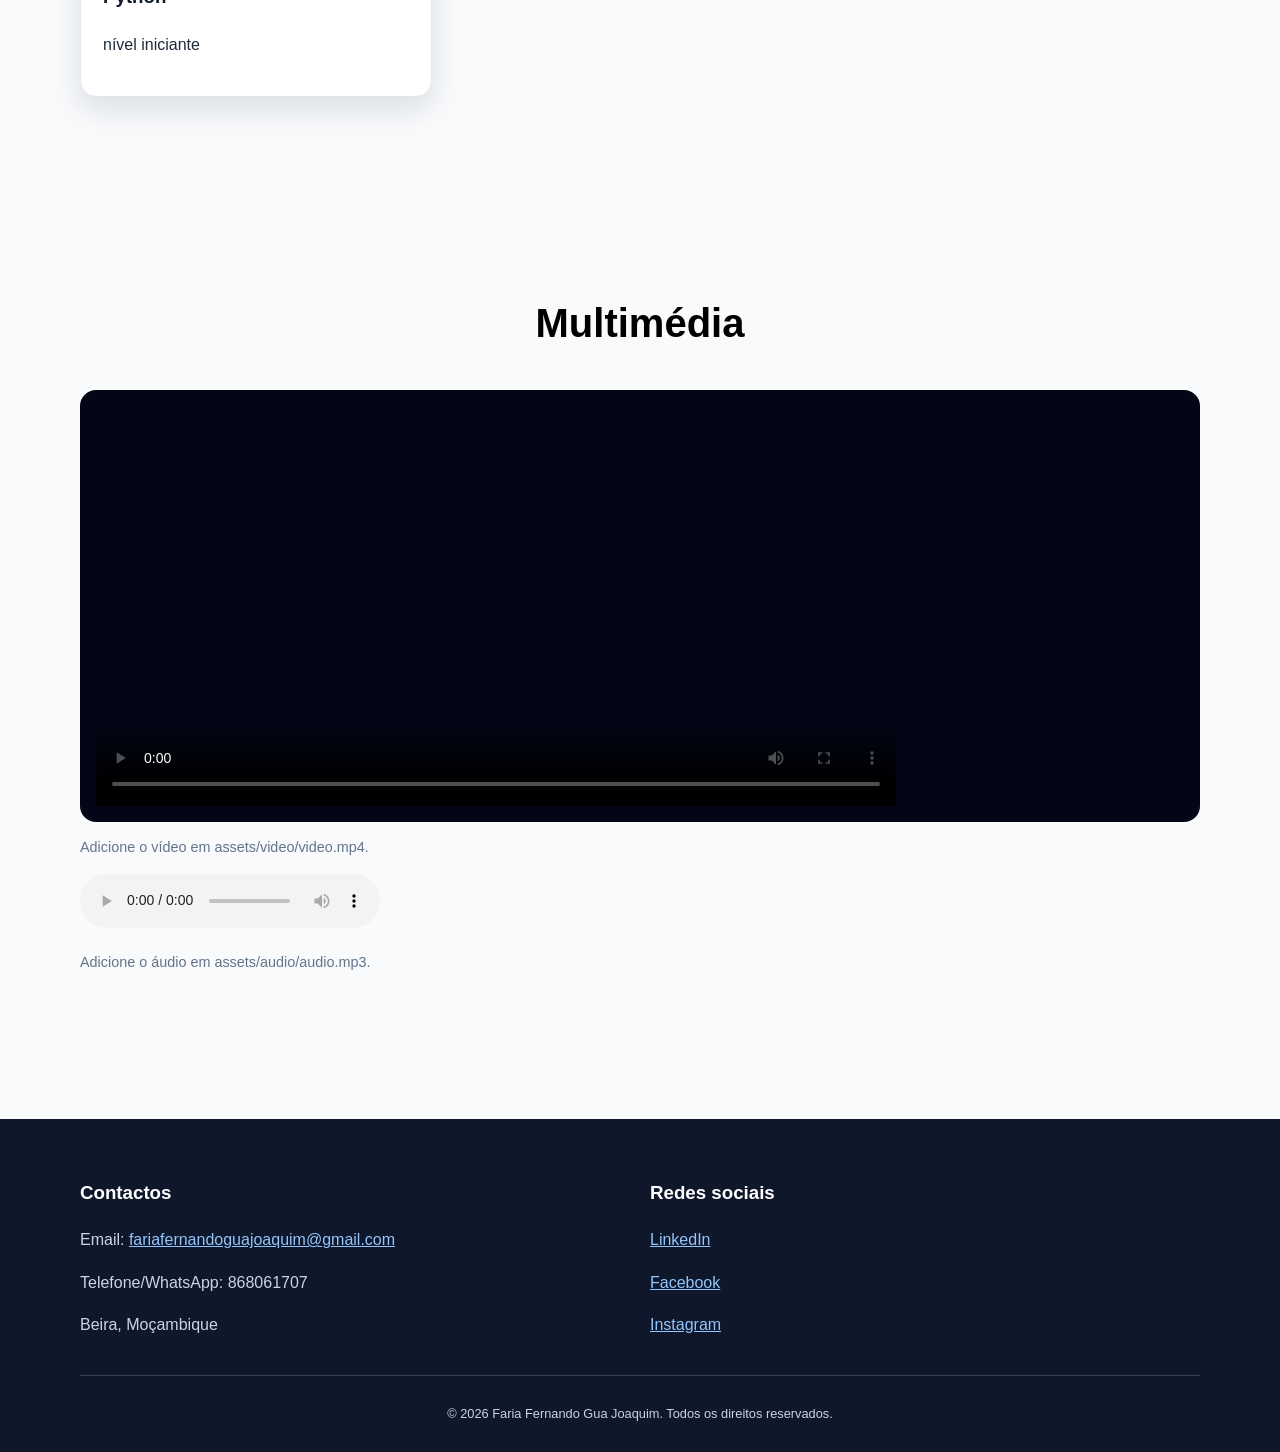
==== commit e7620ddb: "Atualiza imagem de perfil para uniformidade em todas as páginas" ====
--- a/index.html
+++ b/index.html
@@ -12,7 +12,7 @@
     <header>
       <div class="container topo">
         <a class="marca" href="index.html">
-          <img src="assets/img/perfil1.jpeg" alt="Fotografia de Faria Fernando Gua Joaquim">
+          <img src="assets/img/perfil2.jpeg" alt="Fotografia de Faria Fernando Gua Joaquim">
           <span>Faria Fernando Gua Joaquim</span>
         </a>
 
@@ -77,7 +77,7 @@
     <section class="secao container">
         <h2 class="titulo">Multimédia</h2>
         <div class="media">
-            <video controls poster="assets/img/perfil.jpeg" width="800">
+            <video controls poster="assets/video/" width="800">
                 <source src="assets/video/video.mp4" type="video/mp4">
                 video HTML5 nao suportado.
             </video>
--- a/css/estilo.css
+++ b/css/estilo.css
@@ -244,4 +244,149 @@
     display:grid;
     gap:32px;
     grid-template-columns:repeat(auto-fit,minmax(280px,1fr));
-}+}
+.projeto img{
+    width:100%;
+    aspect-ratio:16/9;
+    object-fit:cover;
+    border-radius:var(--raio);
+    box-shadow:var(--sombra)
+}
+.hobbies{
+    display:flex;
+    flex-wrap:wrap;
+    gap:32px;
+}
+.hobby{
+    flex:1 1 280px;
+    text-align:center;
+    background:white;
+    padding:20px;
+    border-radius:var(--raio);
+    box-shadow:var(--sombra);
+}
+.hobby img{
+    width:100%;
+    aspect-ratio:16/9;
+    object-fit:cover;
+    border-radius:var(--raio);
+    box-shadow:var(--sombra)
+}
+form{
+    background:white;
+    padding:24px;
+    border-radius:var(--raio);
+    box-shadow:var(--sombra)
+}
+fieldset{
+    border:1px solid var(--borda);
+    border-radius:12px;
+    margin-bottom:20px;
+    padding:18px;
+}
+legend{
+    font-weight:600;
+    color:var(--escuro);
+}
+.form-grid{
+    display:grid;
+    gap:16px;
+    grid-template-columns:repeat(auto-fit,minmax(220px,1fr));
+}
+.campo{
+    display:flex;
+    flex-direction:column;
+    gap:6px;
+}
+label{
+    font-weight:600;
+    color:var(--escuro);
+}
+input,textarea,select{
+    padding:12px;
+    border:3px solid #cbd5e1;
+    border-radius:18px;
+    font-family:inherit;
+    font-size:1rem;
+}
+input:focus,textarea:focus,select:focus{
+    outline:none;
+    border-color:var(--azul);
+    box-shadow:0 0 0 3px #2563eb22;
+}
+input[type="radio"],input[type="checkbox"]{
+    width:auto;
+    accent-color:var(--azul);
+}
+input:invalid:not(:placeholder-shown),textarea:invalid:not(:placeholder-shown),select:invalid{
+    border-color:#dc2626;
+}
+.opcoes{
+    display:flex;
+    flex-wrap:wrap;
+    gap:16px;
+}
+.media{
+    background:#020617;
+    padding:16px;
+    border-radius:var(--raio);
+}
+.audio{
+    width:100%;
+}
+.nota{
+    color:var(--suave);
+    font-size:.9rem;
+}
+footer{
+    background:var(--escuro);
+    color:#cbd5e1;
+    padding:40px 0 15px;
+    margin-top:50px;
+}
+.rodape{
+    display:grid;
+    gap:20px;
+}
+.rodape h3{
+    color:white;   
+}
+.rodape a{
+    color:#93c5fd;
+}
+.fim{
+    text-align:center;
+    border-top:1px solid #334155;
+    margin-top:20px;
+    padding-top:15px;
+    font-size:.8rem;
+}
+@media(min-width:768px){
+    .topo{gap:32px}
+    .menu{gap:32px}
+    .hero{grid-template-columns:1.2fr .8fr}
+    .cv{grid-template-columns:.8fr 1.2fr}
+    .form-grid.duas{grid-template-columns:1fr 1fr}
+    .rodape{grid-template-columns:1fr 1fr}
+}
+@media(max-width:768px){
+    .container{width:94%}
+}
+@media(max-width:480px){
+    .topo{
+        flex-direction:column;
+        align-items:flex-start;
+        padding:10px 0;
+    }
+    .menu a{
+        padding:8px;
+    }
+    .botoes .btn{
+        width:100%;
+        text-align:center;
+    
+    }
+    .hobby{
+        max-width:none;
+    }
+}   
--- a/css/responsivo.css
+++ b/css/responsivo.css
@@ -0,0 +1,4 @@
+@media(max-width:480px){
+    .secao{padding:40px 0}
+    .titulo{font-size:1.8rem}
+}
